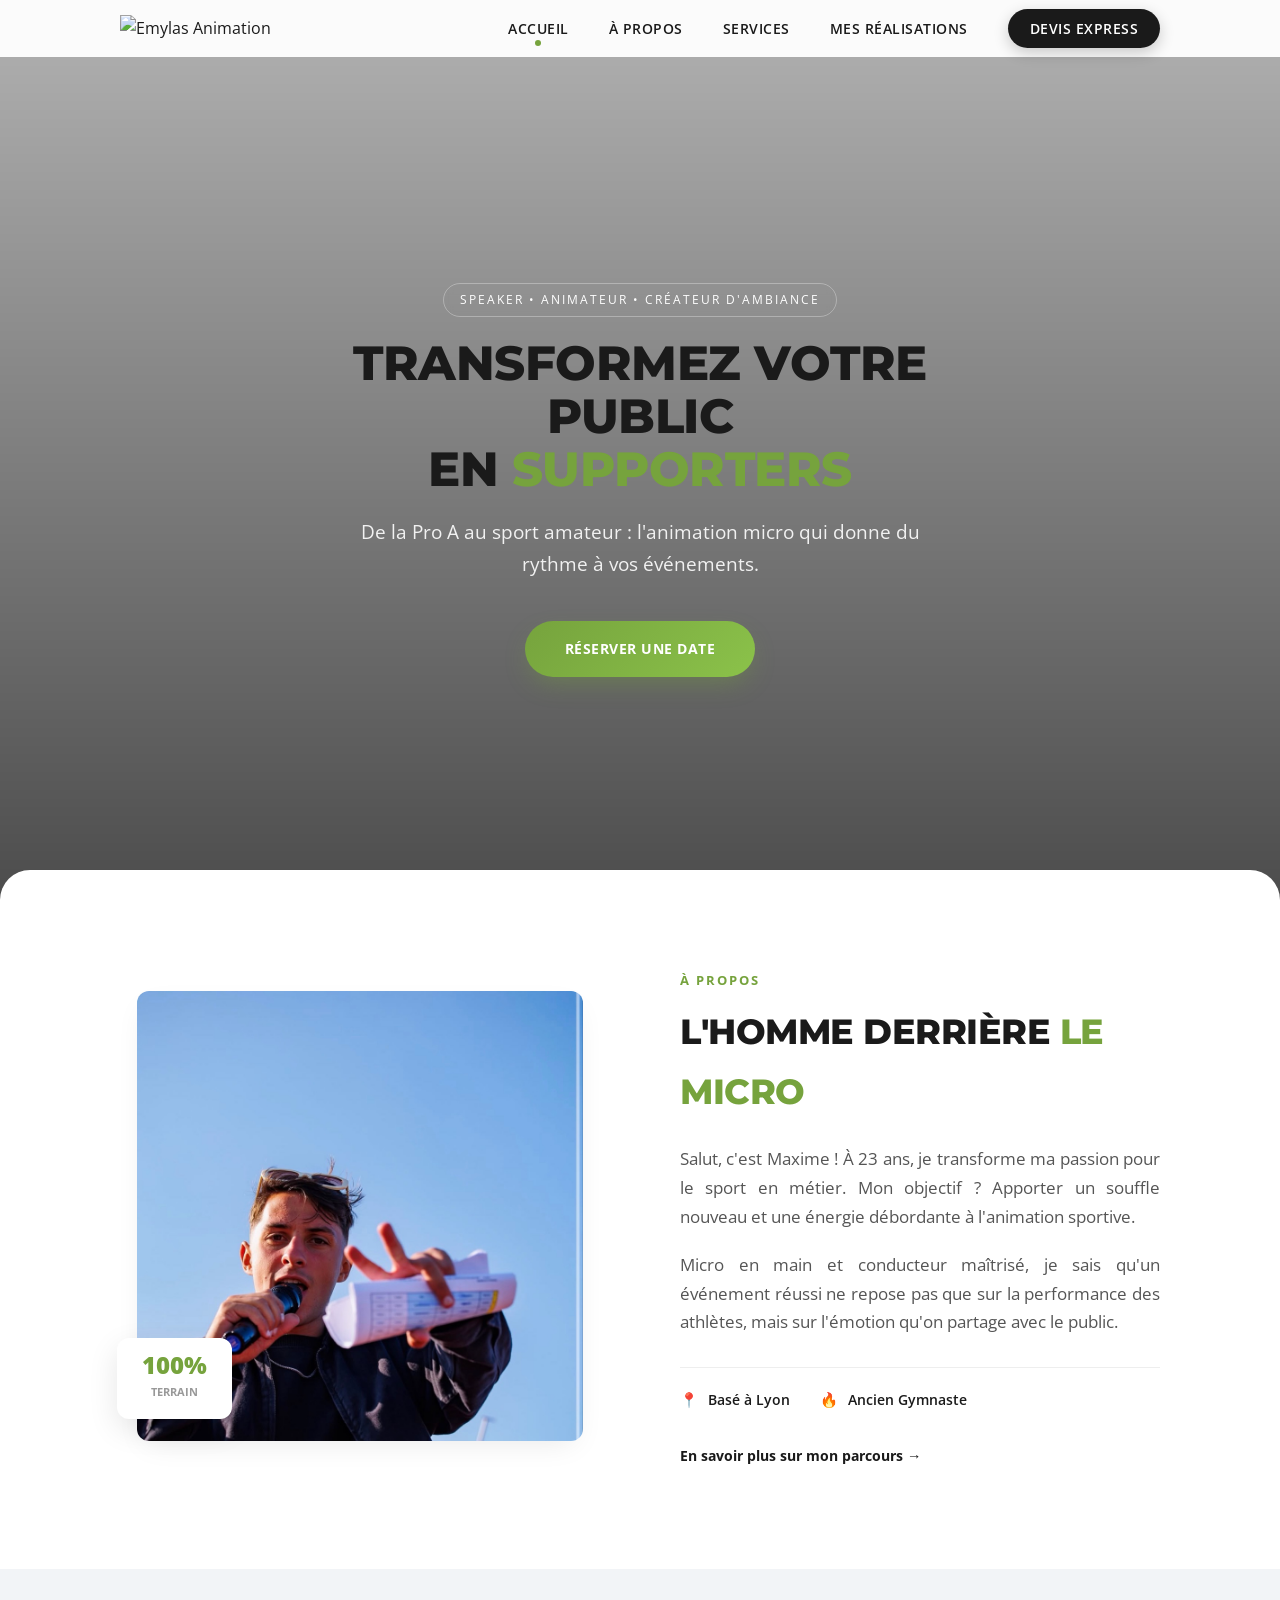
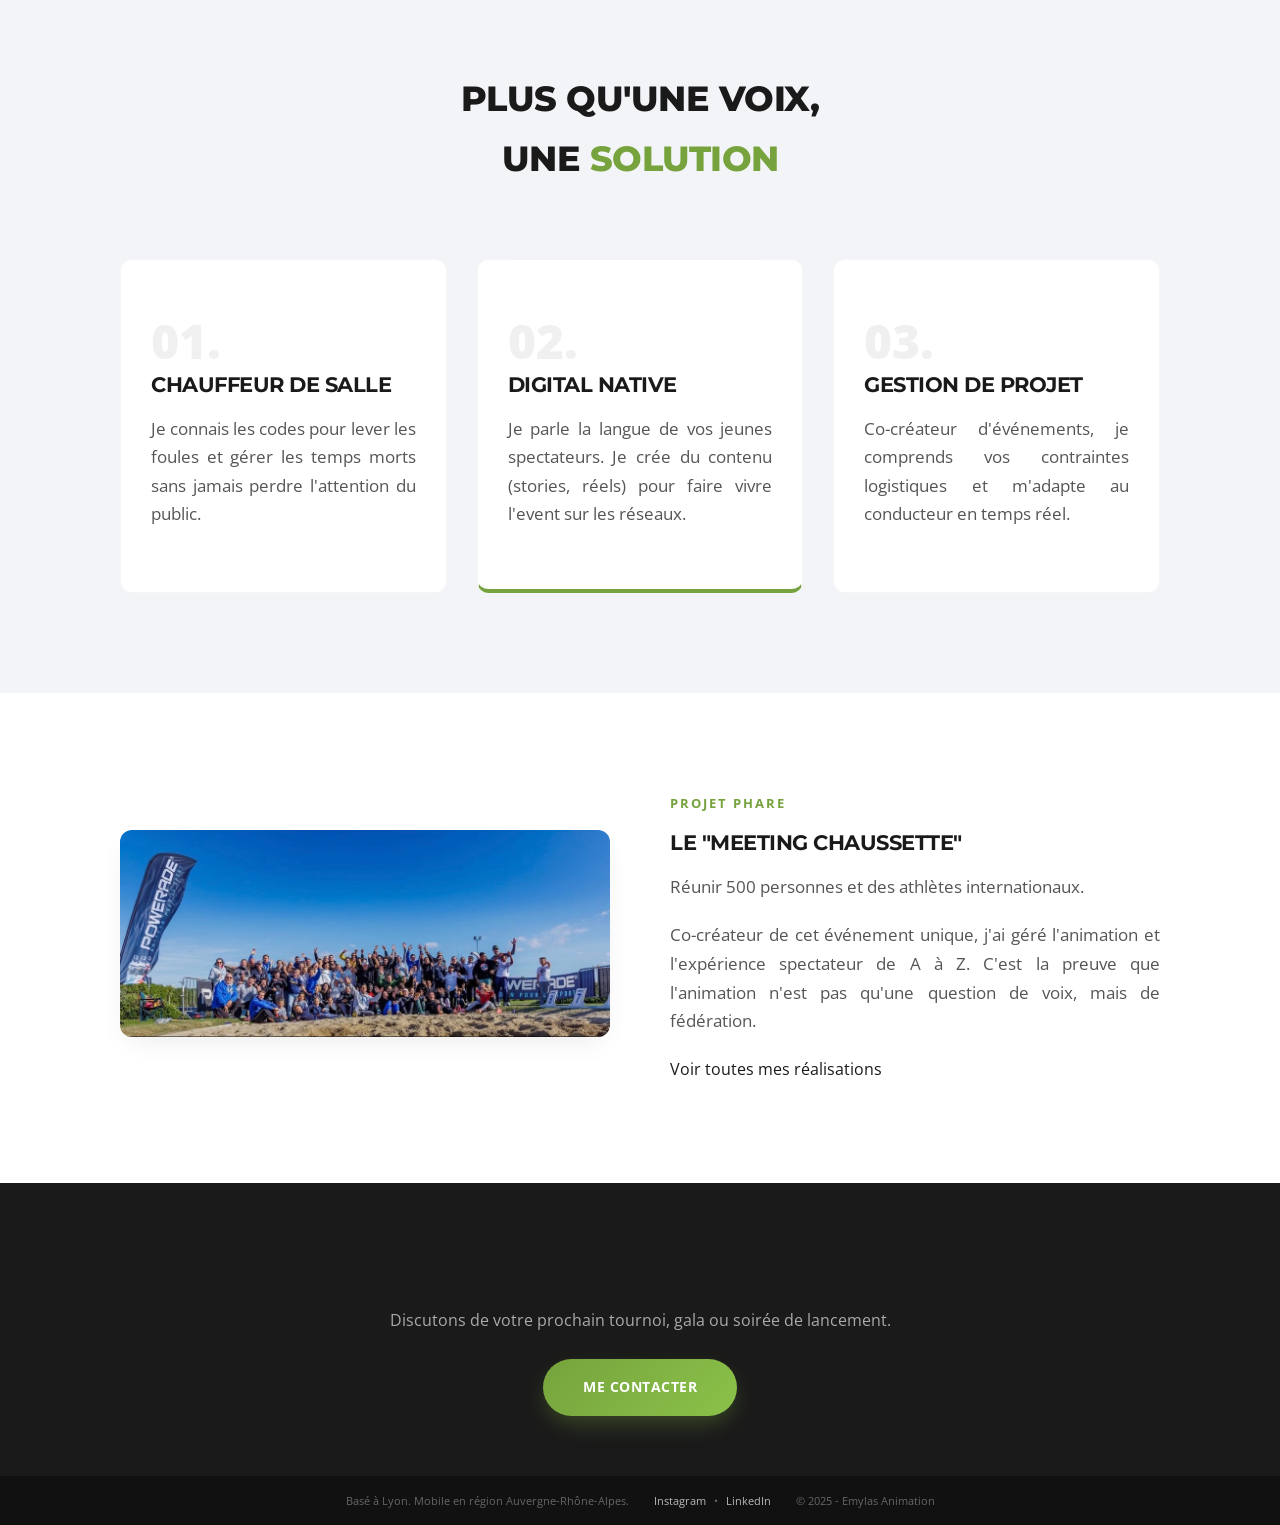
==== index.html @ 72b2e5f8 "Add files via upload" ====
<!DOCTYPE html>
<html lang="fr">
<head>
    <meta charset="UTF-8">
    <meta name="viewport" content="width=device-width, initial-scale=1.0">
    <title>Emylas Animation | Speaker & Animateur Sportif</title>
    
    <link rel="stylesheet" href="css/style.css">
    <link rel="preconnect" href="https://fonts.googleapis.com">
    <link rel="preconnect" href="https://fonts.gstatic.com" crossorigin>
    <link href="https://fonts.googleapis.com/css2?family=Montserrat:wght@400;700;800;900&family=Open+Sans:wght@400;600&display=swap" rel="stylesheet">
</head>
<body>

    <header id="navbar">
        <div class="container nav-container">
            <div class="logo">
                <img src="media/logo.png" alt="Emylas Animation">
            </div>
            <nav>
                <ul class="nav-links">
                    <li><a href="index.html" class="active">Accueil</a></li>
                    <li><a href="apropos.html">À Propos</a></li>
                    <li><a href="services.html">Services</a></li>
                    <li><a href="evenements.html">Mes Réalisations</a></li>
                    <li><a href="devis.html" class="btn-nav">Devis Express</a></li>
                </ul>
                <div class="burger">
                    <div class="line1"></div>
                    <div class="line2"></div>
                    <div class="line3"></div>
                </div>
            </nav>
        </div>
    </header>

    <main>
        <section class="hero">
            <div class="video-overlay"></div>
            <video autoplay muted loop playsinline class="bg-video">
                <source src="media/video.mp4" type="video/mp4">
            </video>
            
            <div class="hero-content">
                <span class="tagline">Speaker • Animateur • Créateur d'Ambiance</span>
                <h1>TRANSFORMEZ VOTRE PUBLIC <br> EN <span class="text-green">SUPPORTERS</span></h1>
                <p>De la Pro A au sport amateur : l'animation micro qui donne du rythme à vos événements.</p>
                <div class="cta-group">
                    <a href="devis.html" class="btn-primary">Réserver une date</a>
                </div>
            </div>
        </section>

        <section class="mini-bio">
            <div class="container bio-grid">
                <div class="bio-image">
                    <img src="media/max.jpg" alt="Emylas Speaker Micro">
                    <div class="experience-badge">
                        <span class="exp-number">100%</span>
                        <span class="exp-text">Terrain</span>
                    </div>
                </div>
                <div class="bio-text">
                    <span class="subtitle">À propos</span>
                    <h2>L'Homme derrière <span class="text-green">le micro</span></h2>
                    <p class="intro-paragraph">Salut, c'est Maxime ! À 23 ans, je transforme ma passion pour le sport en métier. Mon objectif ? Apporter un souffle nouveau et une énergie débordante à l'animation sportive.</p>
                    <p>Micro en main et conducteur maîtrisé, je sais qu'un événement réussi ne repose pas que sur la performance des athlètes, mais sur l'émotion qu'on partage avec le public.</p>
                    
                    <div class="bio-key-points">
                        <div class="key-point">
                            <span class="icon">📍</span> Basé à Lyon
                        </div>
                        <div class="key-point">
                            <span class="icon">🔥</span> Ancien Gymnaste
                        </div>
                    </div>

                    <a href="apropos.html" class="link-arrow">En savoir plus sur mon parcours →</a>
                </div>
            </div>
        </section>

        <section id="atouts" class="features">
            <div class="container">
                <div class="section-title">
                    <h2>PLUS QU'UNE VOIX, <br>UNE <span class="text-green">SOLUTION</span></h2>
                </div>
                <div class="features-grid">
                    <div class="feature-card">
                        <div class="card-header">01.</div>
                        <h3>Chauffeur de Salle</h3>
                        <p>Je connais les codes pour lever les foules et gérer les temps morts sans jamais perdre l'attention du public.</p>
                    </div>
                    <div class="feature-card highlight-card">
                        <div class="card-header">02.</div>
                        <h3>Digital Native</h3>
                        <p>Je parle la langue de vos jeunes spectateurs. Je crée du contenu (stories, réels) pour faire vivre l'event sur les réseaux.</p>
                    </div>
                    <div class="feature-card">
                        <div class="card-header">03.</div>
                        <h3>Gestion de Projet</h3>
                        <p>Co-créateur d'événements, je comprends vos contraintes logistiques et m'adapte au conducteur en temps réel.</p>
                    </div>
                </div>
            </div>
        </section>

        <section class="spotlight">
            <div class="container spotlight-grid">
                <div class="spotlight-img">
                    <img src="media/meeting.jpg" alt="Meeting Chaussette Groupe">
                    </div>
                <div class="spotlight-text">
                    <span class="subtitle">Projet Phare</span>
                    <h3>Le "Meeting Chaussette"</h3>
                    <p class="lead">Réunir 500 personnes et des athlètes internationaux.</p>
                    <p>Co-créateur de cet événement unique, j'ai géré l'animation et l'expérience spectateur de A à Z. C'est la preuve que l'animation n'est pas qu'une question de voix, mais de fédération.</p>
                    <a href="evenements.html" class="btn-arrow">Voir toutes mes réalisations</a>
                </div>
            </div>
        </section>

        <section class="cta-section">
            <div class="container">
                <h2>PRÊT À FAIRE DU BRUIT ?</h2>
                <p>Discutons de votre prochain tournoi, gala ou soirée de lancement.</p>
                <a href="contact.html" class="btn-primary">Me contacter</a>
            </div>
        </section>
    </main>

    <footer>
        <div class="container footer-content">
            <p>Basé à Lyon. Mobile en région Auvergne-Rhône-Alpes.</p>
            <div class="socials">
                <a href="#">Instagram</a> • <a href="#">LinkedIn</a>
            </div>
            <p class="copyright">© 2025 - Emylas Animation</p>
        </div>
    </footer>

    <script src="js/main.js"></script>
</body>
</html>
---- css/style.css ----
/* --- VARIABLES & RESET --- */
:root {
    --primary: #76a33d;     /* Vert (Action) */
    --primary-light: #8bc24a; /* Vert plus clair pour les dégradés */
    --dark: #1a1a1a;        /* Noir doux */
    --grey: #f2f4f7;        /* Fond très clair */
    --white: #FFFFFF;
    --font-head: 'Montserrat', sans-serif;
    --font-body: 'Open Sans', sans-serif;
    
    /* Le juste milieu : ni carré, ni rond */
    --radius: 12px; 
    --shadow-soft: 0 10px 30px -10px rgba(0,0,0,0.1);
    --shadow-green: 0 10px 25px -5px rgba(118, 163, 61, 0.4);
}

* { margin: 0; padding: 0; box-sizing: border-box; }
html { scroll-behavior: smooth; }

body {
    font-family: var(--font-body);
    background-color: var(--white);
    color: var(--dark);
    line-height: 1.7;
    font-size: 16px; 
    overflow-x: hidden;
    -webkit-font-smoothing: antialiased;
}

/* --- TYPOGRAPHIE ÉLÉGANTE --- */
h1, h2, h3 { 
    font-family: var(--font-head); 
    font-weight: 800; 
    text-transform: uppercase; 
    color: var(--dark);
    letter-spacing: -0.5px;
}

h1 { font-size: 3rem; line-height: 1.1; margin-bottom: 20px; }
h2 { font-size: 2.2rem; margin-bottom: 1.5rem; }
h3 { font-size: 1.3rem; margin-bottom: 0.8rem; font-weight: 700; }

.text-green { color: var(--primary); }
.container { max-width: 1100px; margin: 0 auto; padding: 0 30px; }
a { text-decoration: none; color: inherit; transition: 0.3s ease; }

/* --- NAVIGATION "GLASS" (Moderne) --- */
header {
    position: fixed;
    top: 0; width: 100%;
    padding: 15px 0;
    z-index: 1000;
    /* Effet de verre flouté */
    background: rgba(255, 255, 255, 0.9);
    backdrop-filter: blur(10px);
    box-shadow: 0 2px 20px rgba(0,0,0,0.03); /* Ombre très subtile */
}

.nav-container { display: flex; justify-content: space-between; align-items: center; }
.logo img { height: 38px; }

.nav-links { display: flex; list-style: none; align-items: center; gap: 40px; }
.nav-links a { 
    font-weight: 600; 
    font-size: 0.85rem; 
    text-transform: uppercase; 
    letter-spacing: 0.5px;
    position: relative;
}

/* Petit point vert au survol au lieu du soulignement */
.nav-links a::after {
    content: '';
    position: absolute;
    width: 6px; height: 6px;
    background: var(--primary);
    border-radius: 50%;
    bottom: -8px; left: 50%;
    transform: translateX(-50%) scale(0);
    transition: transform 0.3s;
}
.nav-links a:hover::after, .nav-links a.active::after { transform: translateX(-50%) scale(1); }

/* Bouton Menu Moderne */
.btn-nav {
    background: var(--dark);
    color: var(--white) !important;
    padding: 10px 22px;
    border-radius: 50px; /* Arrondi complet pour le bouton */
    font-size: 0.8rem;
    font-weight: 700;
    box-shadow: 0 5px 15px rgba(0,0,0,0.2);
    transition: transform 0.2s;
}
.btn-nav:hover { 
    background: var(--primary); 
    transform: translateY(-2px);
    box-shadow: var(--shadow-green);
}

.burger { display: none; cursor: pointer; }
.burger div { width: 25px; height: 3px; background-color: var(--dark); margin: 5px; border-radius: 2px; }

/* --- HERO SECTION --- */
.hero {
    height: 100vh;
    min-height: 600px;
    position: relative;
    display: flex;
    align-items: center;
    justify-content: center;
    text-align: center;
    color: var(--white);
}

.bg-video, .video-overlay {
    position: fixed; top: 0; left: 0; width: 100%; height: 100%; object-fit: cover;
}
.bg-video { z-index: -1; }
.video-overlay { 
    background: linear-gradient(to bottom, rgba(0,0,0,0.3), rgba(0,0,0,0.7)); 
    z-index: 0; 
}

.hero-content { 
    z-index: 1; max-width: 800px; padding: 0 20px; margin-top: 60px; 
}

.tagline {
    display: inline-block;
    padding: 6px 16px;
    border: 1px solid rgba(255,255,255,0.3);
    border-radius: 50px;
    font-size: 0.75rem;
    letter-spacing: 2px;
    text-transform: uppercase;
    margin-bottom: 20px;
    backdrop-filter: blur(5px);
}

.hero-content p {
    font-size: 1.2rem; margin-bottom: 40px; color: rgba(255,255,255,0.9); max-width: 600px; margin-left: auto; margin-right: auto;
}

/* Bouton Principal - Gradient subtil */
.btn-primary {
    display: inline-block;
    background: linear-gradient(135deg, var(--primary), var(--primary-light));
    color: var(--white);
    padding: 16px 40px;
    font-weight: 700;
    text-transform: uppercase;
    border-radius: 50px;
    font-size: 0.9rem;
    letter-spacing: 0.5px;
    box-shadow: var(--shadow-green);
    transition: all 0.3s ease;
}
.btn-primary:hover { 
    transform: translateY(-3px);
    box-shadow: 0 15px 35px rgba(118, 163, 61, 0.5);
}

/* --- SECTIONS SUIVANTES (Opaques) --- */
.mini-bio, .features, .spotlight, .about-section, footer {
    position: relative; z-index: 10; padding: 100px 0;
}
.mini-bio { 
    background-color: var(--white); 
    border-top-left-radius: 30px; /* Petit effet d'arrondi sur le haut de la section */
    border-top-right-radius: 30px;
    margin-top: -30px; /* Chevauchement léger */
}
.features { background-color: var(--grey); }
.spotlight { background-color: var(--white); }
.about-hero, .cta-section { background-color: var(--dark); position: relative; z-index: 10; }

/* --- BIO (Accueil) --- */
.bio-grid {
    display: grid; grid-template-columns: 1fr 1fr; gap: 80px; align-items: center;
}

.bio-image { position: relative; max-width: 450px; margin: 0 auto; }
.bio-image img {
    width: 100%; max-height: 450px; object-fit: cover;
    border-radius: var(--radius); /* Arrondi doux */
    box-shadow: var(--shadow-soft); /* Ombre douce */
}

.experience-badge {
    position: absolute; bottom: 30px; left: -20px;
    background: var(--white); color: var(--dark);
    padding: 15px 25px;
    border-radius: 12px;
    box-shadow: 0 10px 30px rgba(0,0,0,0.1);
    text-align: center;
}
.exp-number { display: block; font-size: 1.5rem; font-weight: 800; line-height: 1; color: var(--primary); }
.exp-text { font-size: 0.7rem; text-transform: uppercase; font-weight: 700; color: #999; }

.subtitle {
    font-weight: 700; color: var(--primary); text-transform: uppercase; letter-spacing: 2px; font-size: 0.8rem; display: block; margin-bottom: 10px;
}

.intro-paragraph, .bio-text p, .about-text p, .feature-card p, .spotlight-text p {
    text-align: justify; font-size: 1.05rem; color: #555; margin-bottom: 20px;
}

.bio-key-points {
    display: flex; gap: 30px; margin: 30px 0; padding-top: 20px; border-top: 1px solid #eee;
}
.key-point { font-weight: 600; font-size: 0.9rem; display: flex; align-items: center; gap: 10px; }

.link-arrow { 
    font-weight: 700; font-size: 0.9rem; color: var(--dark); 
    display: inline-flex; align-items: center; gap: 5px;
}
.link-arrow:hover { color: var(--primary); gap: 10px; } /* Petite animation de flèche */

/* --- ATOUTS (Cartes Flottantes) --- */
.section-title { text-align: center; margin-bottom: 70px; }
.features-grid { display: grid; grid-template-columns: repeat(auto-fit, minmax(300px, 1fr)); gap: 30px; }

.feature-card {
    background: var(--white); padding: 40px 30px;
    border-radius: var(--radius);
    border: 1px solid rgba(0,0,0,0.03); /* Bordure quasi invisible */
    transition: all 0.3s ease;
}
.feature-card:hover {
    transform: translateY(-10px);
    box-shadow: 0 20px 40px rgba(0,0,0,0.08); /* L'ombre apparaît au survol */
}
.card-header { font-size: 3rem; color: #f0f0f0; font-weight: 900; margin-bottom: -15px; display: block; }
.highlight-card { 
    background: var(--white); 
    border-bottom: 4px solid var(--primary); /* Juste une ligne verte en bas */
}

/* --- SPOTLIGHT --- */
.spotlight-grid { display: grid; grid-template-columns: 1fr 1fr; gap: 60px; align-items: center; }
.spotlight-img img { 
    width: 100%; object-fit: cover;
    border-radius: var(--radius);
    box-shadow: var(--shadow-soft);
}
.img-badge {
    position: absolute; top: 20px; left: 20px;
    background: var(--white); color: var(--dark);
    padding: 8px 16px; font-weight: 700; text-transform: uppercase; font-size: 0.75rem;
    border-radius: 50px;
    box-shadow: 0 5px 15px rgba(0,0,0,0.1);
}

/* --- CTA SECTION & HEADER A PROPOS --- */
.cta-section { color: var(--white); text-align: center; padding: 60px 0; }
.cta-section h2 { margin-bottom: 10px; font-size: 2rem; }
.cta-section p { margin-bottom: 25px; color: #aaa; }

.about-hero {
    /* Taille compacte */
    padding: 100px 0 30px; 
    text-align: center; color: var(--white);
}
.about-hero h1 { font-size: 2.5rem; margin-bottom: 10px; color: var(--white); }
.about-hero p { color: #aaa; font-size: 1.1rem; max-width: 600px; margin: 0 auto; }

/* --- PAGES À PROPOS --- */
.about-section { padding: 80px 0; display: flex; align-items: center; }
.about-section:nth-child(odd) { background-color: var(--white); }
.about-section:nth-child(even) { background-color: var(--grey); }

.about-content { max-width: 1100px; margin: 0 auto; padding: 0 25px; display: flex; align-items: center; gap: 80px; }
.about-section:nth-child(odd) .about-content { flex-direction: row; }
.about-section:nth-child(even) .about-content { flex-direction: row-reverse; }

.about-text { flex: 1; }
.about-image { flex: 1; position: relative; max-width: 500px; margin: 0 auto; }
.about-image img {
    width: 100%; height: 400px; object-fit: cover;
    border-radius: var(--radius);
    box-shadow: var(--shadow-soft);
    transition: transform 0.5s ease;
}
.about-image:hover img { transform: scale(1.02); }

/* --- FOOTER FIN --- */
footer { 
    background-color: #111; /* Retour au noir pour l'élégance */
    color: #666; 
    padding: 15px 0; 
    text-align: center; 
    font-size: 0.7rem; 
    display: flex; justify-content: center; align-items: center;
}
.footer-content { display: flex; flex-direction: row; align-items: center; justify-content: center; gap: 20px; flex-wrap: wrap; }
.footer-content p { margin: 0; padding: 0; }
.footer-logo { display: none; } 
.socials { margin: 0; }
.socials a { color: var(--white); margin: 0 5px; opacity: 0.7; transition: 0.3s; }
.socials a:hover { opacity: 1; color: var(--primary); }

/* --- RESPONSIVE --- */
@media (max-width: 900px) {
    .hero-content h1 { font-size: 2.2rem; }
    .bio-grid { grid-template-columns: 1fr; gap: 40px; }
    .spotlight-grid { grid-template-columns: 1fr; }
    .footer-content { flex-direction: column; gap: 5px; }
    .about-content { flex-direction: column !important; gap: 40px; }
    .about-image img { height: 300px; }
    
    .nav-links {
        position: absolute; right: 0px; height: 92vh; top: 8vh;
        background-color: var(--white); display: flex; flex-direction: column; align-items: center; width: 60%;
        transform: translateX(100%); transition: transform 0.3s ease-in;
        box-shadow: -5px 0 20px rgba(0,0,0,0.05);
        display: none;
    }
    .nav-links li { opacity: 0; margin: 20px 0; }
    .nav-active { transform: translateX(0%); display: flex; }
    @keyframes navLinkFade { from { opacity: 0; transform: translateX(50px); } to { opacity: 1; transform: translateX(0px); } }
    .burger { display: block; }
}
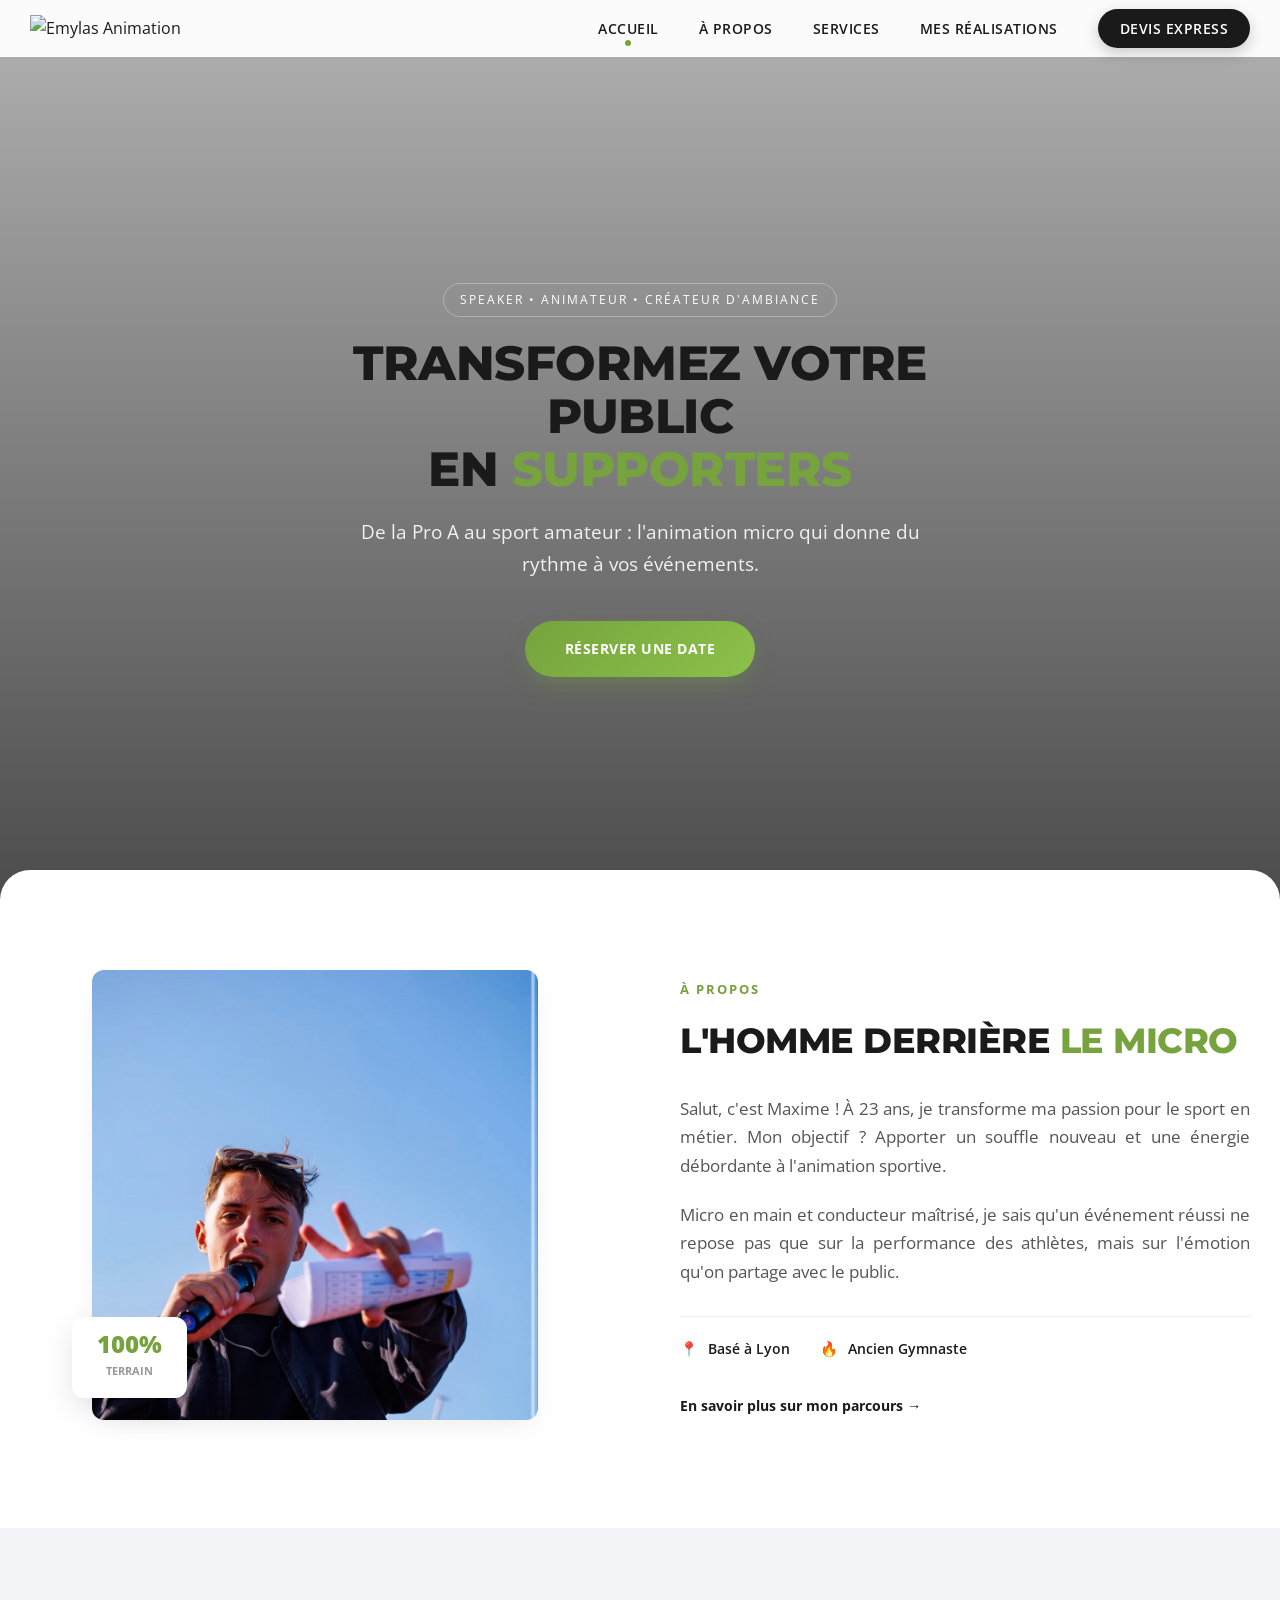
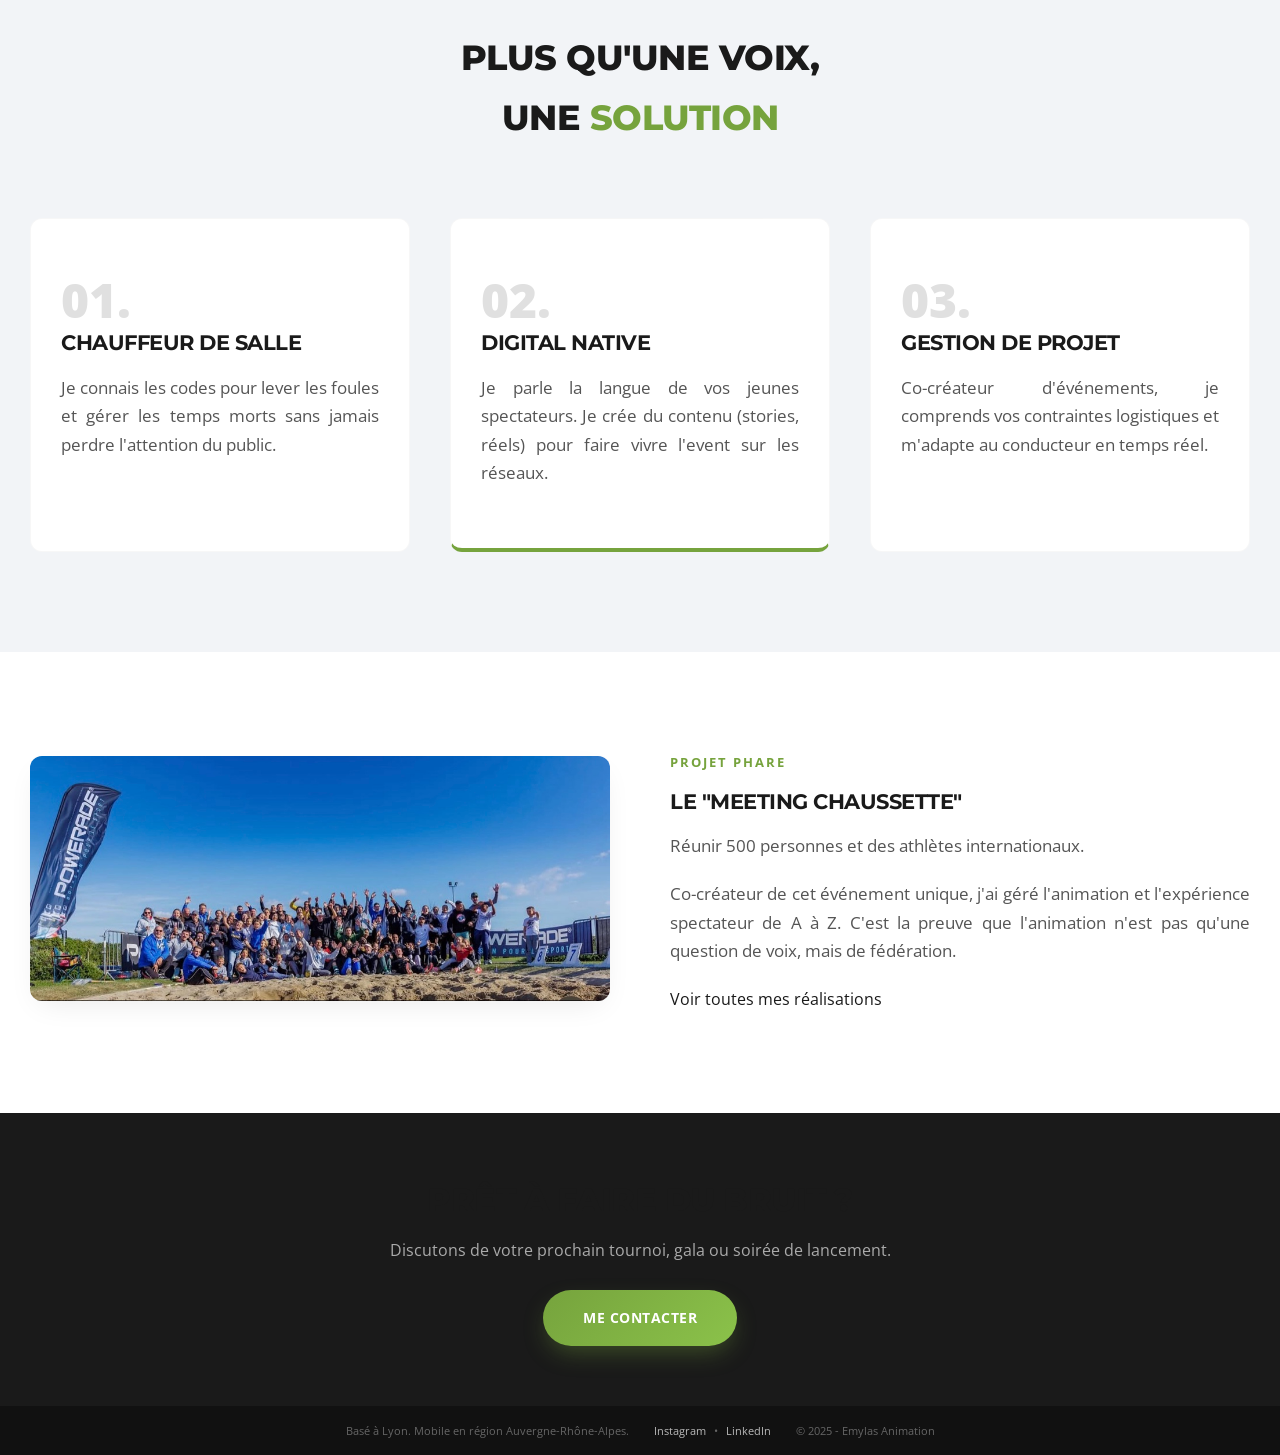
==== commit 199c85f0: "Update index.html" ====
--- a/index.html
+++ b/index.html
@@ -9,6 +9,8 @@
     <link rel="preconnect" href="https://fonts.googleapis.com">
     <link rel="preconnect" href="https://fonts.gstatic.com" crossorigin>
     <link href="https://fonts.googleapis.com/css2?family=Montserrat:wght@400;700;800;900&family=Open+Sans:wght@400;600&display=swap" rel="stylesheet">
+    
+    <script src="https://identity.netlify.com/v1/netlify-identity-widget.js"></script>
 </head>
 <body>
 
@@ -109,7 +111,7 @@
             <div class="container spotlight-grid">
                 <div class="spotlight-img">
                     <img src="media/meeting.jpg" alt="Meeting Chaussette Groupe">
-                    </div>
+                </div>
                 <div class="spotlight-text">
                     <span class="subtitle">Projet Phare</span>
                     <h3>Le "Meeting Chaussette"</h3>
@@ -124,7 +126,7 @@
             <div class="container">
                 <h2>PRÊT À FAIRE DU BRUIT ?</h2>
                 <p>Discutons de votre prochain tournoi, gala ou soirée de lancement.</p>
-                <a href="contact.html" class="btn-primary">Me contacter</a>
+                <a href="devis.html" class="btn-primary">Me contacter</a>
             </div>
         </section>
     </main>
@@ -140,5 +142,17 @@
     </footer>
 
     <script src="js/main.js"></script>
+
+    <script>
+      if (window.netlifyIdentity) {
+        window.netlifyIdentity.on("init", user => {
+          if (!user) {
+            window.netlifyIdentity.on("login", () => {
+              document.location.href = "/admin/";
+            });
+          }
+        });
+      }
+    </script>
 </body>
-</html>+</html>
--- a/css/style.css
+++ b/css/style.css
@@ -1,14 +1,13 @@
 /* --- VARIABLES & RESET --- */
 :root {
-    --primary: #76a33d;     /* Vert (Action) */
-    --primary-light: #8bc24a; /* Vert plus clair pour les dégradés */
-    --dark: #1a1a1a;        /* Noir doux */
-    --grey: #f2f4f7;        /* Fond très clair */
+    --primary: #76a33d;     
+    --primary-light: #8bc24a;
+    --dark: #1a1a1a;        
+    --grey: #f2f4f7;        
     --white: #FFFFFF;
     --font-head: 'Montserrat', sans-serif;
     --font-body: 'Open Sans', sans-serif;
     
-    /* Le juste milieu : ni carré, ni rond */
     --radius: 12px; 
     --shadow-soft: 0 10px 30px -10px rgba(0,0,0,0.1);
     --shadow-green: 0 10px 25px -5px rgba(118, 163, 61, 0.4);
@@ -27,7 +26,7 @@
     -webkit-font-smoothing: antialiased;
 }
 
-/* --- TYPOGRAPHIE ÉLÉGANTE --- */
+/* --- TYPOGRAPHIE --- */
 h1, h2, h3 { 
     font-family: var(--font-head); 
     font-weight: 800; 
@@ -41,19 +40,18 @@
 h3 { font-size: 1.3rem; margin-bottom: 0.8rem; font-weight: 700; }
 
 .text-green { color: var(--primary); }
-.container { max-width: 1100px; margin: 0 auto; padding: 0 30px; }
+.container { max-width: 1300px; margin: 0 auto; padding: 0 30px; }
 a { text-decoration: none; color: inherit; transition: 0.3s ease; }
 
-/* --- NAVIGATION "GLASS" (Moderne) --- */
+/* --- NAVIGATION --- */
 header {
     position: fixed;
     top: 0; width: 100%;
     padding: 15px 0;
     z-index: 1000;
-    /* Effet de verre flouté */
     background: rgba(255, 255, 255, 0.9);
     backdrop-filter: blur(10px);
-    box-shadow: 0 2px 20px rgba(0,0,0,0.03); /* Ombre très subtile */
+    box-shadow: 0 2px 20px rgba(0,0,0,0.03);
 }
 
 .nav-container { display: flex; justify-content: space-between; align-items: center; }
@@ -68,7 +66,6 @@
     position: relative;
 }
 
-/* Petit point vert au survol au lieu du soulignement */
 .nav-links a::after {
     content: '';
     position: absolute;
@@ -81,12 +78,11 @@
 }
 .nav-links a:hover::after, .nav-links a.active::after { transform: translateX(-50%) scale(1); }
 
-/* Bouton Menu Moderne */
 .btn-nav {
     background: var(--dark);
     color: var(--white) !important;
     padding: 10px 22px;
-    border-radius: 50px; /* Arrondi complet pour le bouton */
+    border-radius: 50px;
     font-size: 0.8rem;
     font-weight: 700;
     box-shadow: 0 5px 15px rgba(0,0,0,0.2);
@@ -142,7 +138,6 @@
     font-size: 1.2rem; margin-bottom: 40px; color: rgba(255,255,255,0.9); max-width: 600px; margin-left: auto; margin-right: auto;
 }
 
-/* Bouton Principal - Gradient subtil */
 .btn-primary {
     display: inline-block;
     background: linear-gradient(135deg, var(--primary), var(--primary-light));
@@ -161,32 +156,32 @@
     box-shadow: 0 15px 35px rgba(118, 163, 61, 0.5);
 }
 
-/* --- SECTIONS SUIVANTES (Opaques) --- */
-.mini-bio, .features, .spotlight, .about-section, footer {
+/* --- GESTION DES SECTIONS --- */
+.mini-bio, .features, .spotlight, .about-section, footer, 
+.services-section, .portfolio-section, .about-hero, .services-hero, .portfolio-hero, .cta-section {
     position: relative; z-index: 10; padding: 100px 0;
 }
+
 .mini-bio { 
     background-color: var(--white); 
-    border-top-left-radius: 30px; /* Petit effet d'arrondi sur le haut de la section */
+    border-top-left-radius: 30px;
     border-top-right-radius: 30px;
-    margin-top: -30px; /* Chevauchement léger */
-}
-.features { background-color: var(--grey); }
-.spotlight { background-color: var(--white); }
-.about-hero, .cta-section { background-color: var(--dark); position: relative; z-index: 10; }
+    margin-top: -30px;
+}
+.features, .about-section:nth-child(even), .services-section { background-color: var(--grey); }
+.spotlight, .about-section:nth-child(odd), .portfolio-section { background-color: var(--white); }
+.about-hero, .services-hero, .portfolio-hero, .cta-section { background-color: var(--dark); }
 
 /* --- BIO (Accueil) --- */
 .bio-grid {
     display: grid; grid-template-columns: 1fr 1fr; gap: 80px; align-items: center;
 }
-
 .bio-image { position: relative; max-width: 450px; margin: 0 auto; }
 .bio-image img {
     width: 100%; max-height: 450px; object-fit: cover;
-    border-radius: var(--radius); /* Arrondi doux */
-    box-shadow: var(--shadow-soft); /* Ombre douce */
-}
-
+    border-radius: var(--radius);
+    box-shadow: var(--shadow-soft);
+}
 .experience-badge {
     position: absolute; bottom: 30px; left: -20px;
     background: var(--white); color: var(--dark);
@@ -197,12 +192,12 @@
 }
 .exp-number { display: block; font-size: 1.5rem; font-weight: 800; line-height: 1; color: var(--primary); }
 .exp-text { font-size: 0.7rem; text-transform: uppercase; font-weight: 700; color: #999; }
-
 .subtitle {
     font-weight: 700; color: var(--primary); text-transform: uppercase; letter-spacing: 2px; font-size: 0.8rem; display: block; margin-bottom: 10px;
 }
 
-.intro-paragraph, .bio-text p, .about-text p, .feature-card p, .spotlight-text p {
+/* TEXTE JUSTIFIÉ */
+.intro-paragraph, .bio-text p, .about-text p, .feature-card p, .spotlight-text p, .service-content p {
     text-align: justify; font-size: 1.05rem; color: #555; margin-bottom: 20px;
 }
 
@@ -210,34 +205,30 @@
     display: flex; gap: 30px; margin: 30px 0; padding-top: 20px; border-top: 1px solid #eee;
 }
 .key-point { font-weight: 600; font-size: 0.9rem; display: flex; align-items: center; gap: 10px; }
-
 .link-arrow { 
     font-weight: 700; font-size: 0.9rem; color: var(--dark); 
     display: inline-flex; align-items: center; gap: 5px;
 }
-.link-arrow:hover { color: var(--primary); gap: 10px; } /* Petite animation de flèche */
-
-/* --- ATOUTS (Cartes Flottantes) --- */
+.link-arrow:hover { color: var(--primary); gap: 10px; }
+
+/* --- ATOUTS (Accueil) --- */
 .section-title { text-align: center; margin-bottom: 70px; }
-.features-grid { display: grid; grid-template-columns: repeat(auto-fit, minmax(300px, 1fr)); gap: 30px; }
-
+.features-grid { 
+    display: grid; 
+    grid-template-columns: repeat(auto-fit, minmax(360px, 1fr)); 
+    gap: 40px; 
+}
 .feature-card {
     background: var(--white); padding: 40px 30px;
     border-radius: var(--radius);
-    border: 1px solid rgba(0,0,0,0.03); /* Bordure quasi invisible */
+    border: 1px solid rgba(0,0,0,0.03);
     transition: all 0.3s ease;
 }
-.feature-card:hover {
-    transform: translateY(-10px);
-    box-shadow: 0 20px 40px rgba(0,0,0,0.08); /* L'ombre apparaît au survol */
-}
-.card-header { font-size: 3rem; color: #f0f0f0; font-weight: 900; margin-bottom: -15px; display: block; }
-.highlight-card { 
-    background: var(--white); 
-    border-bottom: 4px solid var(--primary); /* Juste une ligne verte en bas */
-}
-
-/* --- SPOTLIGHT --- */
+.feature-card:hover { transform: translateY(-10px); box-shadow: 0 20px 40px rgba(0,0,0,0.08); }
+.card-header { font-size: 3rem; color: #e0e0e0; font-weight: 900; margin-bottom: -15px; display: block; }
+.highlight-card { background: var(--white); border-bottom: 4px solid var(--primary); }
+
+/* --- SPOTLIGHT (Accueil) --- */
 .spotlight-grid { display: grid; grid-template-columns: 1fr 1fr; gap: 60px; align-items: center; }
 .spotlight-img img { 
     width: 100%; object-fit: cover;
@@ -252,24 +243,21 @@
     box-shadow: 0 5px 15px rgba(0,0,0,0.1);
 }
 
-/* --- CTA SECTION & HEADER A PROPOS --- */
+/* --- CTA SECTION --- */
 .cta-section { color: var(--white); text-align: center; padding: 60px 0; }
 .cta-section h2 { margin-bottom: 10px; font-size: 2rem; }
 .cta-section p { margin-bottom: 25px; color: #aaa; }
 
-.about-hero {
-    /* Taille compacte */
-    padding: 100px 0 30px; 
+/* --- HEADERS PAGES INTERNES --- */
+.about-hero, .services-hero, .portfolio-hero {
+    padding: 100px 0 30px;
     text-align: center; color: var(--white);
 }
-.about-hero h1 { font-size: 2.5rem; margin-bottom: 10px; color: var(--white); }
-.about-hero p { color: #aaa; font-size: 1.1rem; max-width: 600px; margin: 0 auto; }
-
-/* --- PAGES À PROPOS --- */
+.about-hero h1, .services-hero h1, .portfolio-hero h1 { font-size: 2.5rem; margin-bottom: 10px; color: var(--white); }
+.about-hero p, .services-hero p, .portfolio-hero p { color: #aaa; font-size: 1.1rem; max-width: 600px; margin: 0 auto; }
+
+/* --- PAGE À PROPOS --- */
 .about-section { padding: 80px 0; display: flex; align-items: center; }
-.about-section:nth-child(odd) { background-color: var(--white); }
-.about-section:nth-child(even) { background-color: var(--grey); }
-
 .about-content { max-width: 1100px; margin: 0 auto; padding: 0 25px; display: flex; align-items: center; gap: 80px; }
 .about-section:nth-child(odd) .about-content { flex-direction: row; }
 .about-section:nth-child(even) .about-content { flex-direction: row-reverse; }
@@ -284,9 +272,106 @@
 }
 .about-image:hover img { transform: scale(1.02); }
 
-/* --- FOOTER FIN --- */
+
+/* --- PAGE SERVICES --- */
+.services-grid {
+    display: grid;
+    grid-template-columns: repeat(auto-fit, minmax(380px, 1fr));
+    gap: 40px;
+}
+.service-card {
+    background: var(--white);
+    border-radius: var(--radius);
+    overflow: hidden; 
+    box-shadow: var(--shadow-soft);
+    transition: transform 0.3s ease, box-shadow 0.3s ease;
+    border: 1px solid rgba(0,0,0,0.03);
+    display: flex;
+    flex-direction: column;
+}
+.service-card:hover { transform: translateY(-10px); box-shadow: 0 20px 40px rgba(0,0,0,0.08); }
+.service-img { width: 100%; height: 250px; overflow: hidden; }
+.service-img img { width: 100%; height: 100%; object-fit: cover; transition: transform 0.5s ease; }
+.service-card:hover .service-img img { transform: scale(1.05); }
+
+.service-content { padding: 35px; flex: 1; display: flex; flex-direction: column; }
+.service-content h3 { font-size: 1.5rem; margin-bottom: 15px; color: var(--primary); }
+.service-list { list-style: none; margin-top: auto; border-top: 1px solid #eee; padding-top: 20px; }
+.service-list li { margin-bottom: 12px; font-size: 0.95rem; color: var(--dark); font-weight: 600; display: flex; align-items: center; gap: 10px; }
+
+
+/* --- PAGE RÉALISATIONS (STYLE GALERIE CORRIGÉ) --- */
+.gallery-grid {
+    display: grid;
+    grid-template-columns: repeat(auto-fit, minmax(320px, 1fr)); /* Moins de zoom, passe en 3 colonnes sur PC */
+    gap: 25px;
+}
+
+.gallery-card {
+    position: relative;
+    border-radius: var(--radius);
+    overflow: hidden;
+    height: 320px; /* Hauteur réduite pour éviter l'effet "bloc géant" */
+    box-shadow: var(--shadow-soft);
+    cursor: pointer;
+}
+
+.gallery-card img {
+    width: 100%;
+    height: 100%;
+    object-fit: cover;
+    transition: transform 0.6s ease;
+}
+
+.gallery-card:hover img {
+    transform: scale(1.05);
+}
+
+.gallery-overlay {
+    position: absolute;
+    bottom: 0; left: 0; width: 100%;
+    background: linear-gradient(to top, rgba(0,0,0,0.9), rgba(0,0,0,0)); 
+    padding: 25px; /* Padding réduit */
+    color: var(--white);
+    display: flex;
+    flex-direction: column;
+    justify-content: flex-end;
+    height: 100%;
+    transition: background 0.3s;
+}
+
+.gallery-card:hover .gallery-overlay {
+    background: linear-gradient(to top, rgba(0,0,0,1), rgba(0,0,0,0.1)); 
+}
+
+.project-cat {
+    text-transform: uppercase;
+    font-size: 0.65rem; /* Plus petit */
+    font-weight: 700;
+    letter-spacing: 1.5px;
+    color: var(--primary);
+    margin-bottom: 5px;
+    display: block;
+}
+
+.gallery-text h3 {
+    color: var(--white);
+    font-size: 1.3rem; /* Titre réduit pour le dé-zoom */
+    margin-bottom: 8px;
+    text-shadow: 0 2px 5px rgba(0,0,0,0.5);
+}
+
+.gallery-text p {
+    color: #e0e0e0;
+    font-size: 0.9rem; /* Paragraphe réduit */
+    max-width: 100%;
+    margin-bottom: 0;
+}
+
+
+/* --- FOOTER --- */
 footer { 
-    background-color: #111; /* Retour au noir pour l'élégance */
+    background-color: #111;
     color: #666; 
     padding: 15px 0; 
     text-align: center; 
@@ -305,10 +390,16 @@
     .hero-content h1 { font-size: 2.2rem; }
     .bio-grid { grid-template-columns: 1fr; gap: 40px; }
     .spotlight-grid { grid-template-columns: 1fr; }
-    .footer-content { flex-direction: column; gap: 5px; }
     .about-content { flex-direction: column !important; gap: 40px; }
     .about-image img { height: 300px; }
     
+    .services-grid { grid-template-columns: 1fr; } 
+    
+    .gallery-grid { grid-template-columns: 1fr; }
+    .gallery-card { height: 350px; }
+
+    .footer-content { flex-direction: column; gap: 5px; }
+
     .nav-links {
         position: absolute; right: 0px; height: 92vh; top: 8vh;
         background-color: var(--white); display: flex; flex-direction: column; align-items: center; width: 60%;
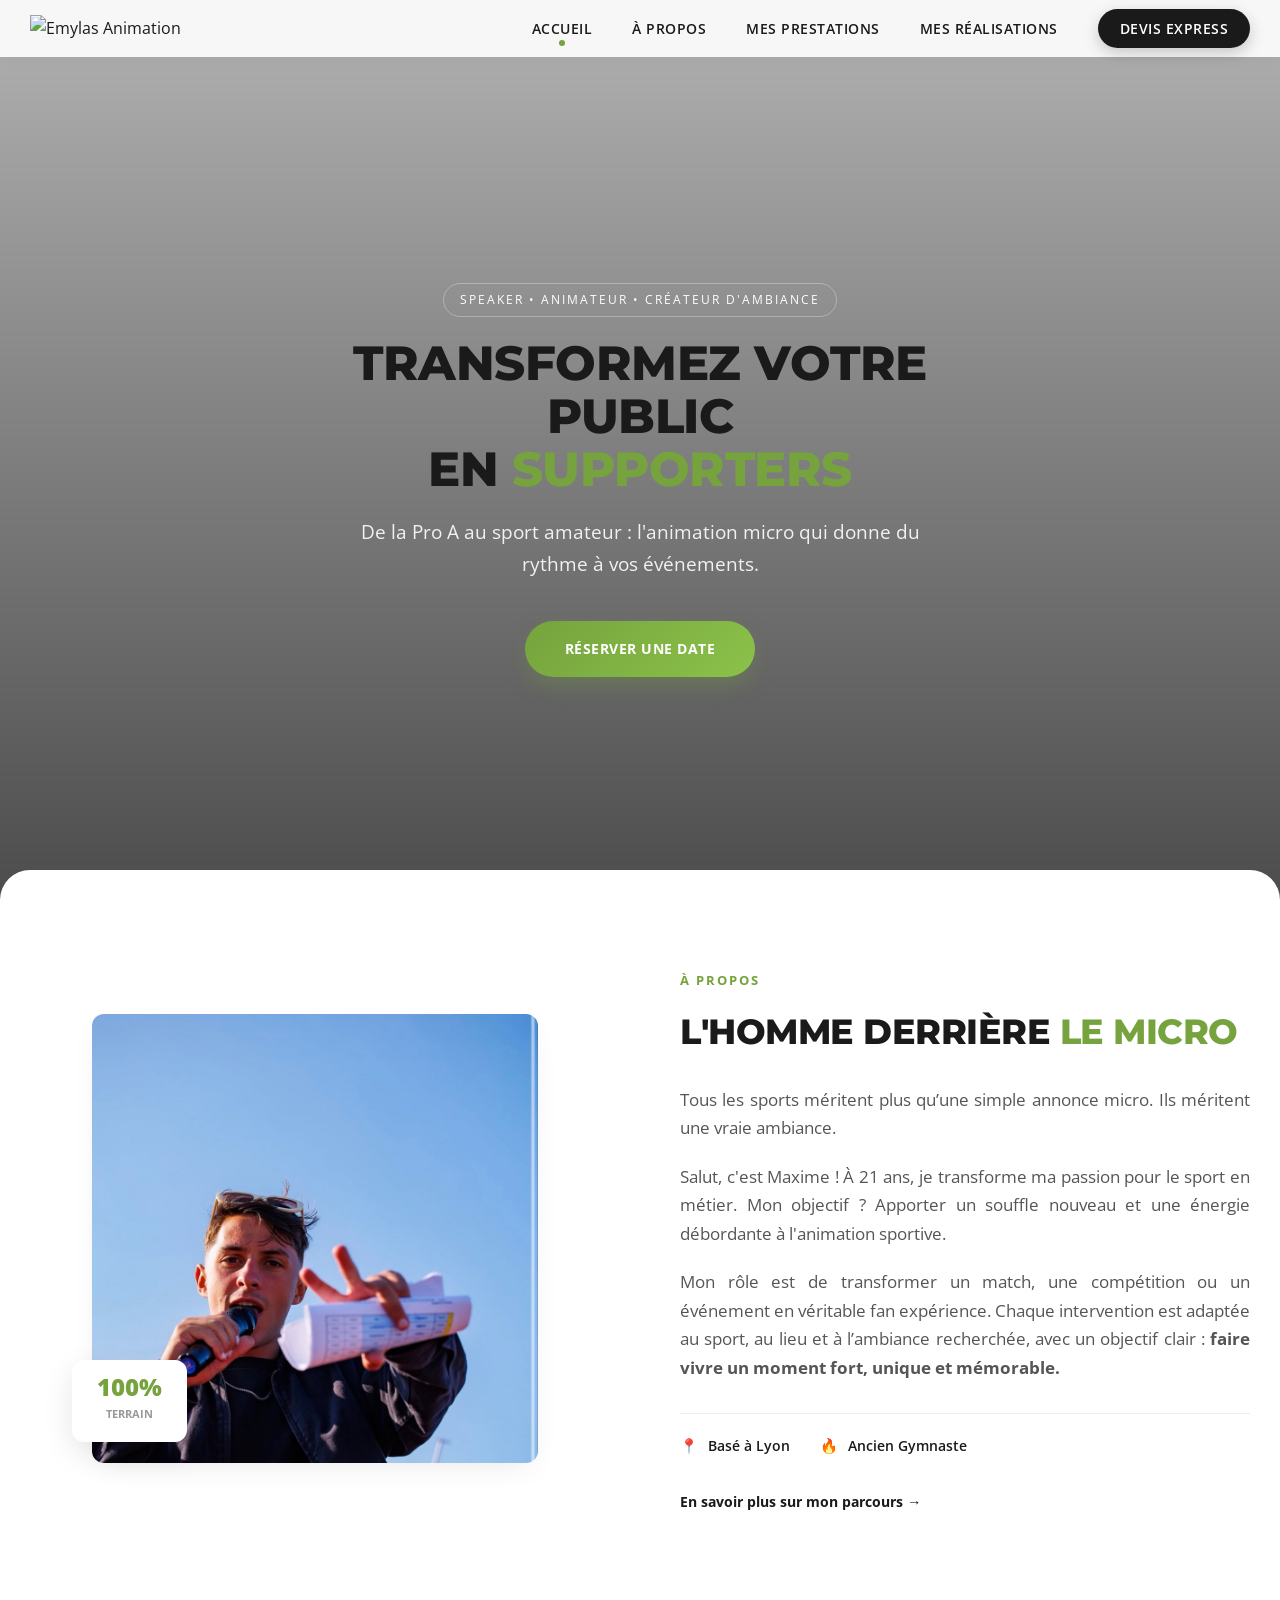
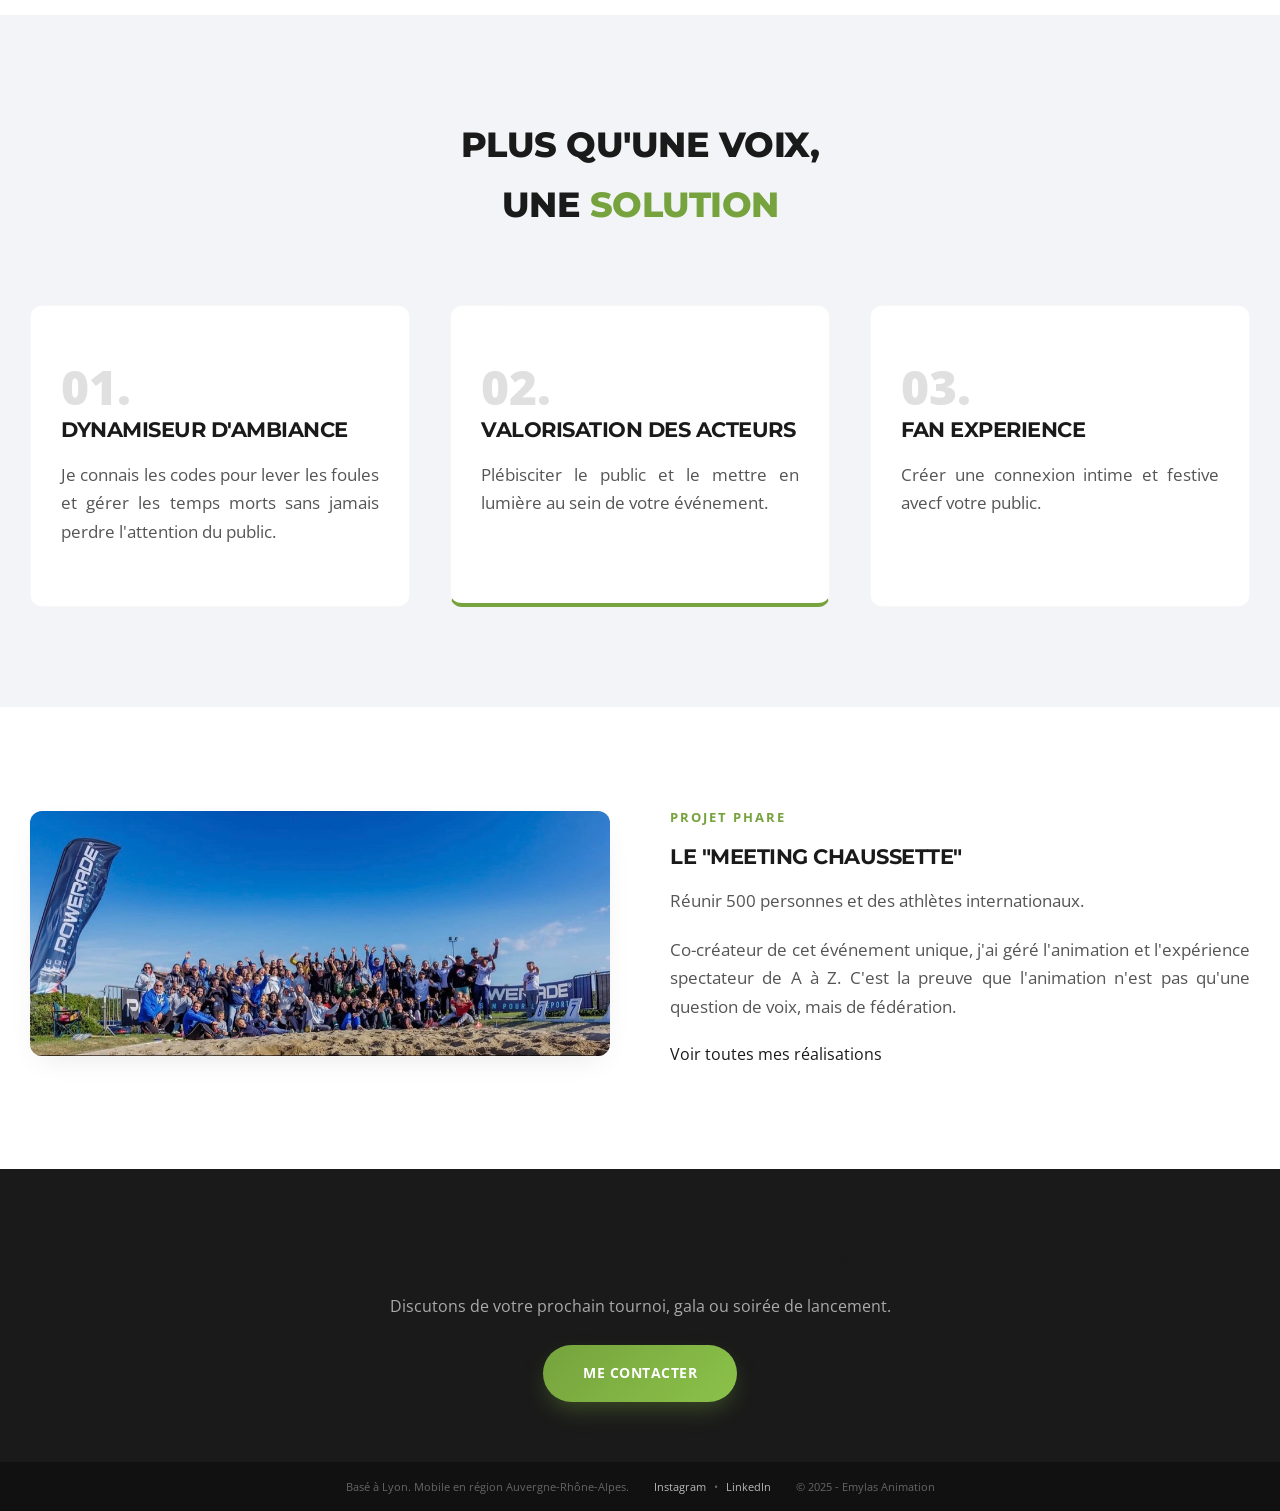
==== commit 483d3366: "Add files via upload" ====
--- a/index.html
+++ b/index.html
@@ -9,8 +9,6 @@
     <link rel="preconnect" href="https://fonts.googleapis.com">
     <link rel="preconnect" href="https://fonts.gstatic.com" crossorigin>
     <link href="https://fonts.googleapis.com/css2?family=Montserrat:wght@400;700;800;900&family=Open+Sans:wght@400;600&display=swap" rel="stylesheet">
-    
-    <script src="https://identity.netlify.com/v1/netlify-identity-widget.js"></script>
 </head>
 <body>
 
@@ -23,7 +21,7 @@
                 <ul class="nav-links">
                     <li><a href="index.html" class="active">Accueil</a></li>
                     <li><a href="apropos.html">À Propos</a></li>
-                    <li><a href="services.html">Services</a></li>
+                    <li><a href="services.html">Mes prestations</a></li>
                     <li><a href="evenements.html">Mes Réalisations</a></li>
                     <li><a href="devis.html" class="btn-nav">Devis Express</a></li>
                 </ul>
@@ -65,8 +63,10 @@
                 <div class="bio-text">
                     <span class="subtitle">À propos</span>
                     <h2>L'Homme derrière <span class="text-green">le micro</span></h2>
-                    <p class="intro-paragraph">Salut, c'est Maxime ! À 23 ans, je transforme ma passion pour le sport en métier. Mon objectif ? Apporter un souffle nouveau et une énergie débordante à l'animation sportive.</p>
-                    <p>Micro en main et conducteur maîtrisé, je sais qu'un événement réussi ne repose pas que sur la performance des athlètes, mais sur l'émotion qu'on partage avec le public.</p>
+                    <p class="intro-paragraph">Tous les sports méritent plus qu’une simple annonce micro. Ils méritent une vraie ambiance.</p>
+                    <p>Salut, c'est Maxime ! À 21 ans, je transforme ma passion pour le sport en métier. Mon objectif ? Apporter un souffle nouveau et une énergie débordante à l'animation sportive.</p>
+                    <p>Mon rôle est de transformer un match, une compétition ou un événement en  véritable fan expérience. Chaque intervention est adaptée au sport, au lieu et à l’ambiance recherchée, avec un objectif clair : <b>faire vivre un moment fort, unique et mémorable.</b> 
+ </p>
                     
                     <div class="bio-key-points">
                         <div class="key-point">
@@ -90,18 +90,18 @@
                 <div class="features-grid">
                     <div class="feature-card">
                         <div class="card-header">01.</div>
-                        <h3>Chauffeur de Salle</h3>
+                        <h3>Dynamiseur d'ambiance</h3>
                         <p>Je connais les codes pour lever les foules et gérer les temps morts sans jamais perdre l'attention du public.</p>
                     </div>
                     <div class="feature-card highlight-card">
                         <div class="card-header">02.</div>
-                        <h3>Digital Native</h3>
-                        <p>Je parle la langue de vos jeunes spectateurs. Je crée du contenu (stories, réels) pour faire vivre l'event sur les réseaux.</p>
+                        <h3>Valorisation des acteurs</h3>
+                        <p>Plébisciter le public et le mettre en lumière au sein de votre événement.</p>
                     </div>
                     <div class="feature-card">
                         <div class="card-header">03.</div>
-                        <h3>Gestion de Projet</h3>
-                        <p>Co-créateur d'événements, je comprends vos contraintes logistiques et m'adapte au conducteur en temps réel.</p>
+                        <h3>Fan experience </h3>
+                        <p>Créer une connexion intime et festive avecf votre public. </p>
                     </div>
                 </div>
             </div>
@@ -111,7 +111,7 @@
             <div class="container spotlight-grid">
                 <div class="spotlight-img">
                     <img src="media/meeting.jpg" alt="Meeting Chaussette Groupe">
-                </div>
+                    </div>
                 <div class="spotlight-text">
                     <span class="subtitle">Projet Phare</span>
                     <h3>Le "Meeting Chaussette"</h3>
@@ -126,7 +126,7 @@
             <div class="container">
                 <h2>PRÊT À FAIRE DU BRUIT ?</h2>
                 <p>Discutons de votre prochain tournoi, gala ou soirée de lancement.</p>
-                <a href="devis.html" class="btn-primary">Me contacter</a>
+                <a href="contact.html" class="btn-primary">Me contacter</a>
             </div>
         </section>
     </main>
@@ -142,17 +142,5 @@
     </footer>
 
     <script src="js/main.js"></script>
-
-    <script>
-      if (window.netlifyIdentity) {
-        window.netlifyIdentity.on("init", user => {
-          if (!user) {
-            window.netlifyIdentity.on("login", () => {
-              document.location.href = "/admin/";
-            });
-          }
-        });
-      }
-    </script>
 </body>
-</html>
+</html>
--- a/css/style.css
+++ b/css/style.css
@@ -411,4 +411,114 @@
     .nav-active { transform: translateX(0%); display: flex; }
     @keyframes navLinkFade { from { opacity: 0; transform: translateX(50px); } to { opacity: 1; transform: translateX(0px); } }
     .burger { display: block; }
+}
+/* --- AJOUTS PAGE RÉALISATIONS (STYLE STATS) --- */
+.stats-banner {
+    background: var(--dark);
+    color: var(--white);
+    padding: 60px 0;
+    margin-bottom: 60px;
+    border-radius: var(--radius);
+    display: flex;
+    justify-content: space-around;
+    flex-wrap: wrap;
+    text-align: center;
+    box-shadow: var(--shadow-green);
+    position: relative;
+    overflow: hidden;
+}
+
+.stat-item {
+    flex: 1;
+    min-width: 200px;
+    padding: 20px;
+    z-index: 2;
+}
+
+.stat-number {
+    display: block;
+    font-size: 2.5rem;
+    font-weight: 900;
+    color: var(--primary);
+    font-family: var(--font-head);
+    margin-bottom: 5px;
+}
+
+.stat-label {
+    font-size: 0.9rem;
+    text-transform: uppercase;
+    letter-spacing: 1px;
+    color: #ccc;
+}
+
+/* Petit effet de fond pour le style */
+.stats-banner::before {
+    content: '';
+    position: absolute;
+    top: -50%; left: -50%;
+    width: 200%; height: 200%;
+    background: radial-gradient(circle, rgba(118, 163, 61, 0.1) 0%, rgba(26, 26, 26, 0) 70%);
+    z-index: 1;
+}
+/* --- PAGE CONTACT / DEVIS --- */
+.contact-hero {
+    background: var(--dark);
+    color: var(--white);
+    padding: 80px 0 40px;
+    text-align: center;
+}
+
+.form-container {
+    max-width: 700px;
+    margin: -50px auto 80px; /* Chevauchement sur le header pour le style */
+    background: var(--white);
+    padding: 40px;
+    border-radius: var(--radius);
+    box-shadow: var(--shadow-soft);
+    position: relative;
+    z-index: 10;
+}
+
+.form-group {
+    margin-bottom: 20px;
+    text-align: left;
+}
+
+.form-group label {
+    display: block;
+    font-weight: 700;
+    margin-bottom: 8px;
+    color: var(--dark);
+    font-size: 0.9rem;
+}
+
+.form-group input, 
+.form-group select, 
+.form-group textarea {
+    width: 100%;
+    padding: 15px;
+    border: 2px solid #eee;
+    border-radius: 8px;
+    font-family: var(--font-body);
+    font-size: 1rem;
+    transition: 0.3s;
+}
+
+.form-group input:focus, 
+.form-group select:focus, 
+.form-group textarea:focus {
+    border-color: var(--primary);
+    outline: none;
+    box-shadow: 0 0 0 4px rgba(118, 163, 61, 0.1);
+}
+
+.form-row {
+    display: grid;
+    grid-template-columns: 1fr 1fr;
+    gap: 20px;
+}
+
+@media (max-width: 600px) {
+    .form-row { grid-template-columns: 1fr; }
+    .form-container { margin: 0 20px 60px; padding: 25px; }
 }
